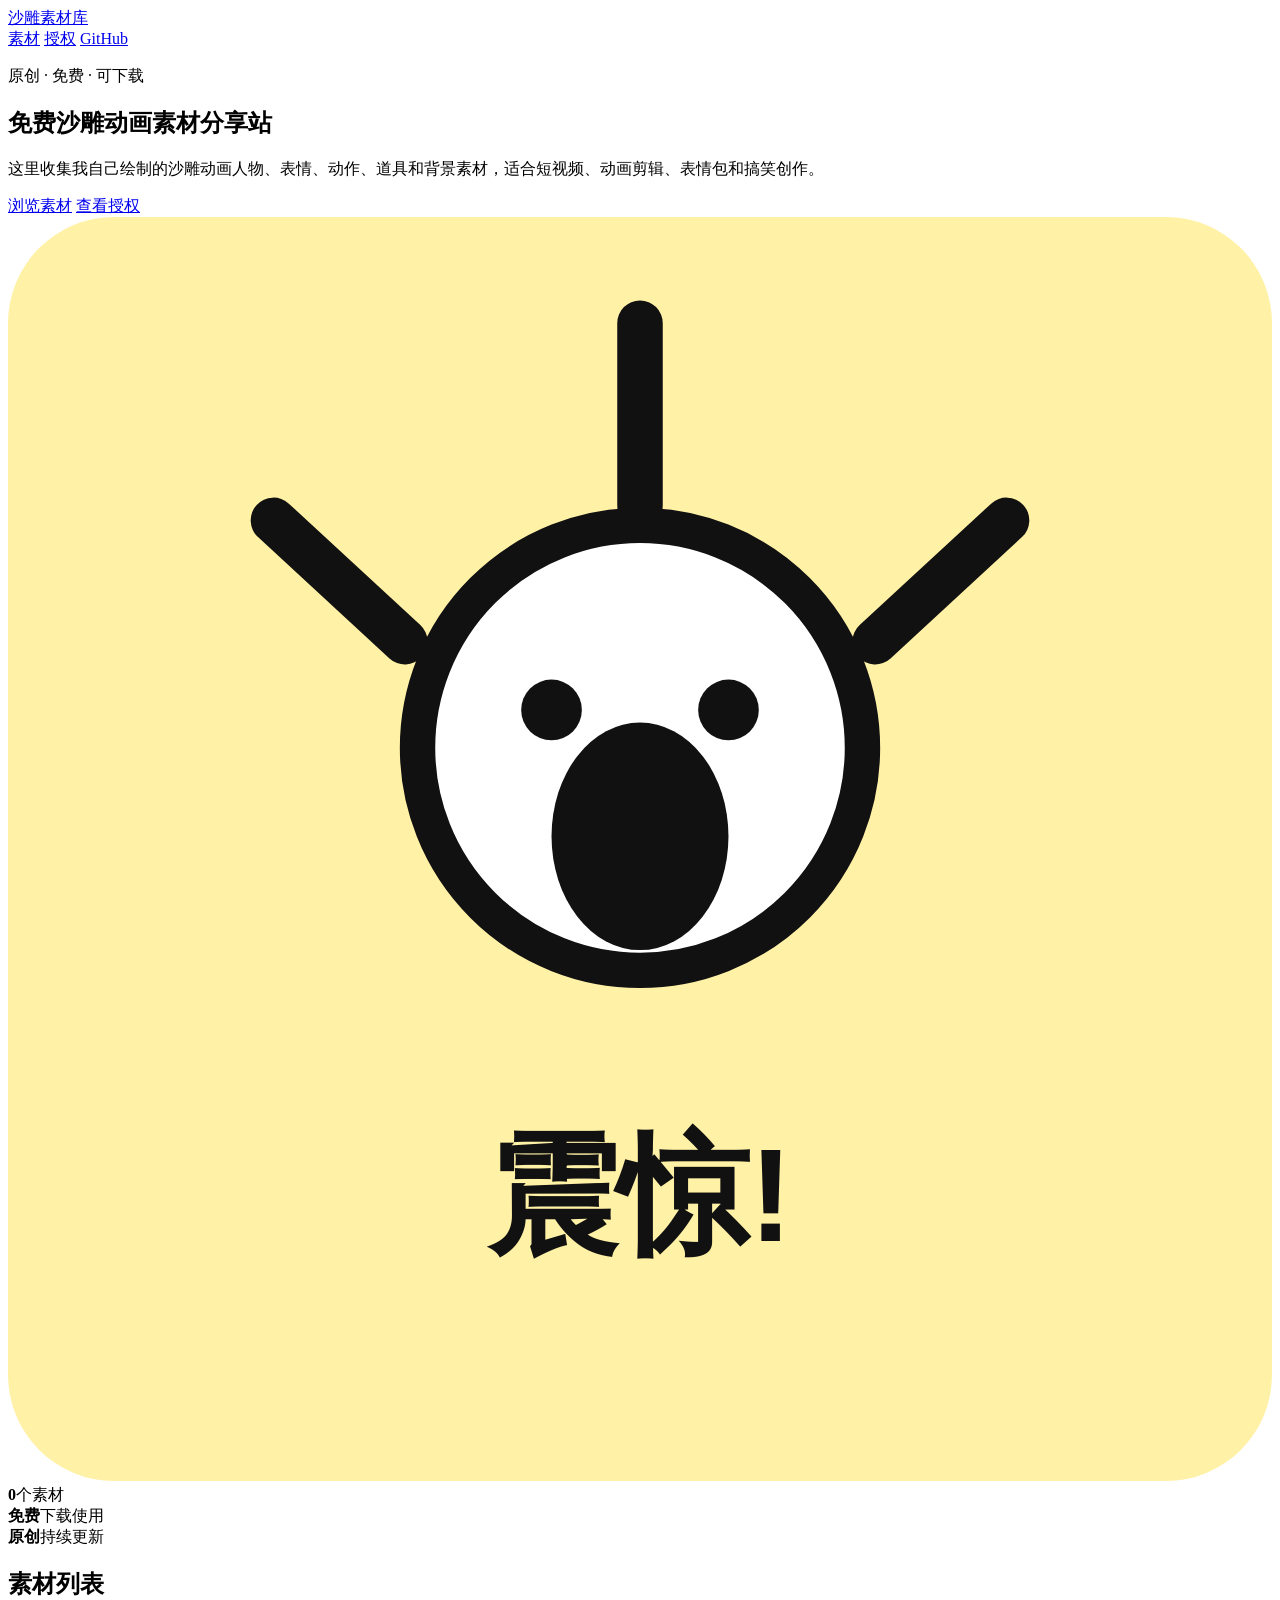
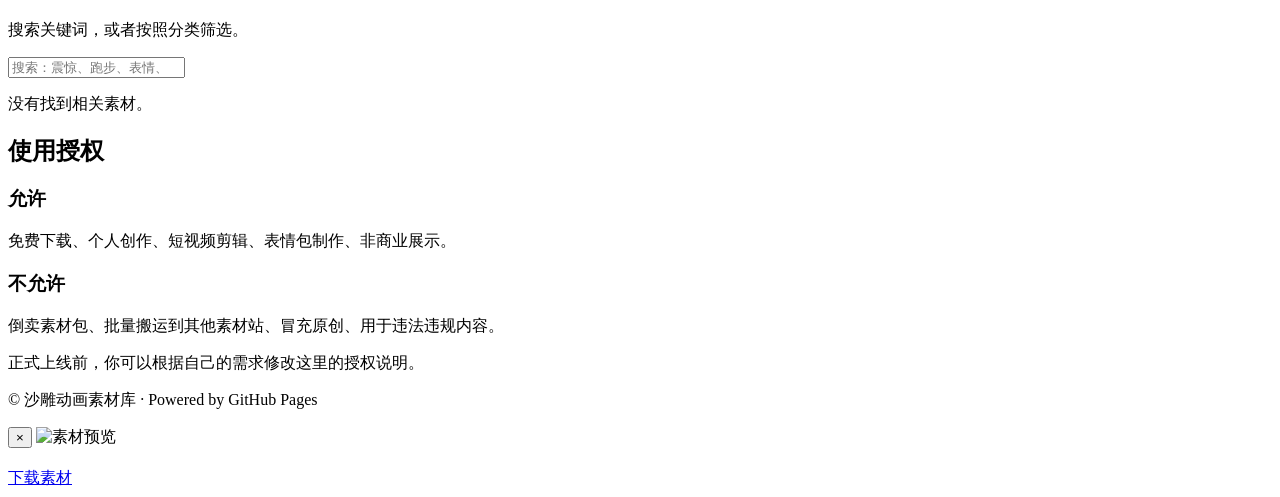
==== index.html @ 45b31173 "1、添加网页模板" ====
<!doctype html>
<html lang="zh-CN">
<head>
  <meta charset="UTF-8" />
  <meta name="viewport" content="width=device-width, initial-scale=1.0" />
  <title>沙雕动画素材库 - 免费原创素材分享</title>
  <meta name="description" content="免费原创沙雕动画素材、表情包、动作素材、道具背景素材下载，适合短视频、动画剪辑和搞笑创作。" />
  <link rel="stylesheet" href="./style.css" />
</head>
<body>
  <header class="site-header">
    <nav class="nav">
      <a class="logo" href="#home">沙雕素材库</a>
      <div class="nav-links">
        <a href="#materials">素材</a>
        <a href="#license">授权</a>
        <a href="https://github.com/" target="_blank" rel="noreferrer">GitHub</a>
      </div>
    </nav>

    <section id="home" class="hero">
      <div class="hero-text">
        <p class="badge">原创 · 免费 · 可下载</p>
        <h1>免费沙雕动画素材分享站</h1>
        <p class="subtitle">这里收集我自己绘制的沙雕动画人物、表情、动作、道具和背景素材，适合短视频、动画剪辑、表情包和搞笑创作。</p>
        <div class="hero-actions">
          <a class="btn primary" href="#materials">浏览素材</a>
          <a class="btn ghost" href="#license">查看授权</a>
        </div>
      </div>
      <div class="hero-card">
        <img src="./assets/images/preview-1.svg" alt="沙雕动画素材预览" />
      </div>
    </section>
  </header>

  <main>
    <section class="stats">
      <div><strong id="totalCount">0</strong><span>个素材</span></div>
      <div><strong>免费</strong><span>下载使用</span></div>
      <div><strong>原创</strong><span>持续更新</span></div>
    </section>

    <section id="materials" class="materials-section">
      <div class="section-title">
        <h2>素材列表</h2>
        <p>搜索关键词，或者按照分类筛选。</p>
      </div>

      <div class="toolbar">
        <input id="searchInput" type="search" placeholder="搜索：震惊、跑步、表情、道具..." />
        <div id="categoryButtons" class="categories"></div>
      </div>

      <div id="materialGrid" class="grid"></div>
      <p id="emptyText" class="empty hidden">没有找到相关素材。</p>
    </section>

    <section id="license" class="license-section">
      <h2>使用授权</h2>
      <div class="license-card">
        <h3>允许</h3>
        <p>免费下载、个人创作、短视频剪辑、表情包制作、非商业展示。</p>
        <h3>不允许</h3>
        <p>倒卖素材包、批量搬运到其他素材站、冒充原创、用于违法违规内容。</p>
        <p class="tip">正式上线前，你可以根据自己的需求修改这里的授权说明。</p>
      </div>
    </section>
  </main>

  <footer class="footer">
    <p>© <span id="year"></span> 沙雕动画素材库 · Powered by GitHub Pages</p>
  </footer>

  <div id="modal" class="modal hidden" aria-hidden="true">
    <div class="modal-backdrop" data-close="true"></div>
    <div class="modal-content">
      <button class="modal-close" data-close="true">×</button>
      <img id="modalImage" src="" alt="素材预览" />
      <div class="modal-info">
        <p id="modalCategory" class="badge"></p>
        <h2 id="modalTitle"></h2>
        <p id="modalDesc"></p>
        <div id="modalTags" class="tag-list"></div>
        <a id="modalDownload" class="btn primary" href="#" download>下载素材</a>
      </div>
    </div>
  </div>

  <script src="./app.js"></script>
</body>
</html>
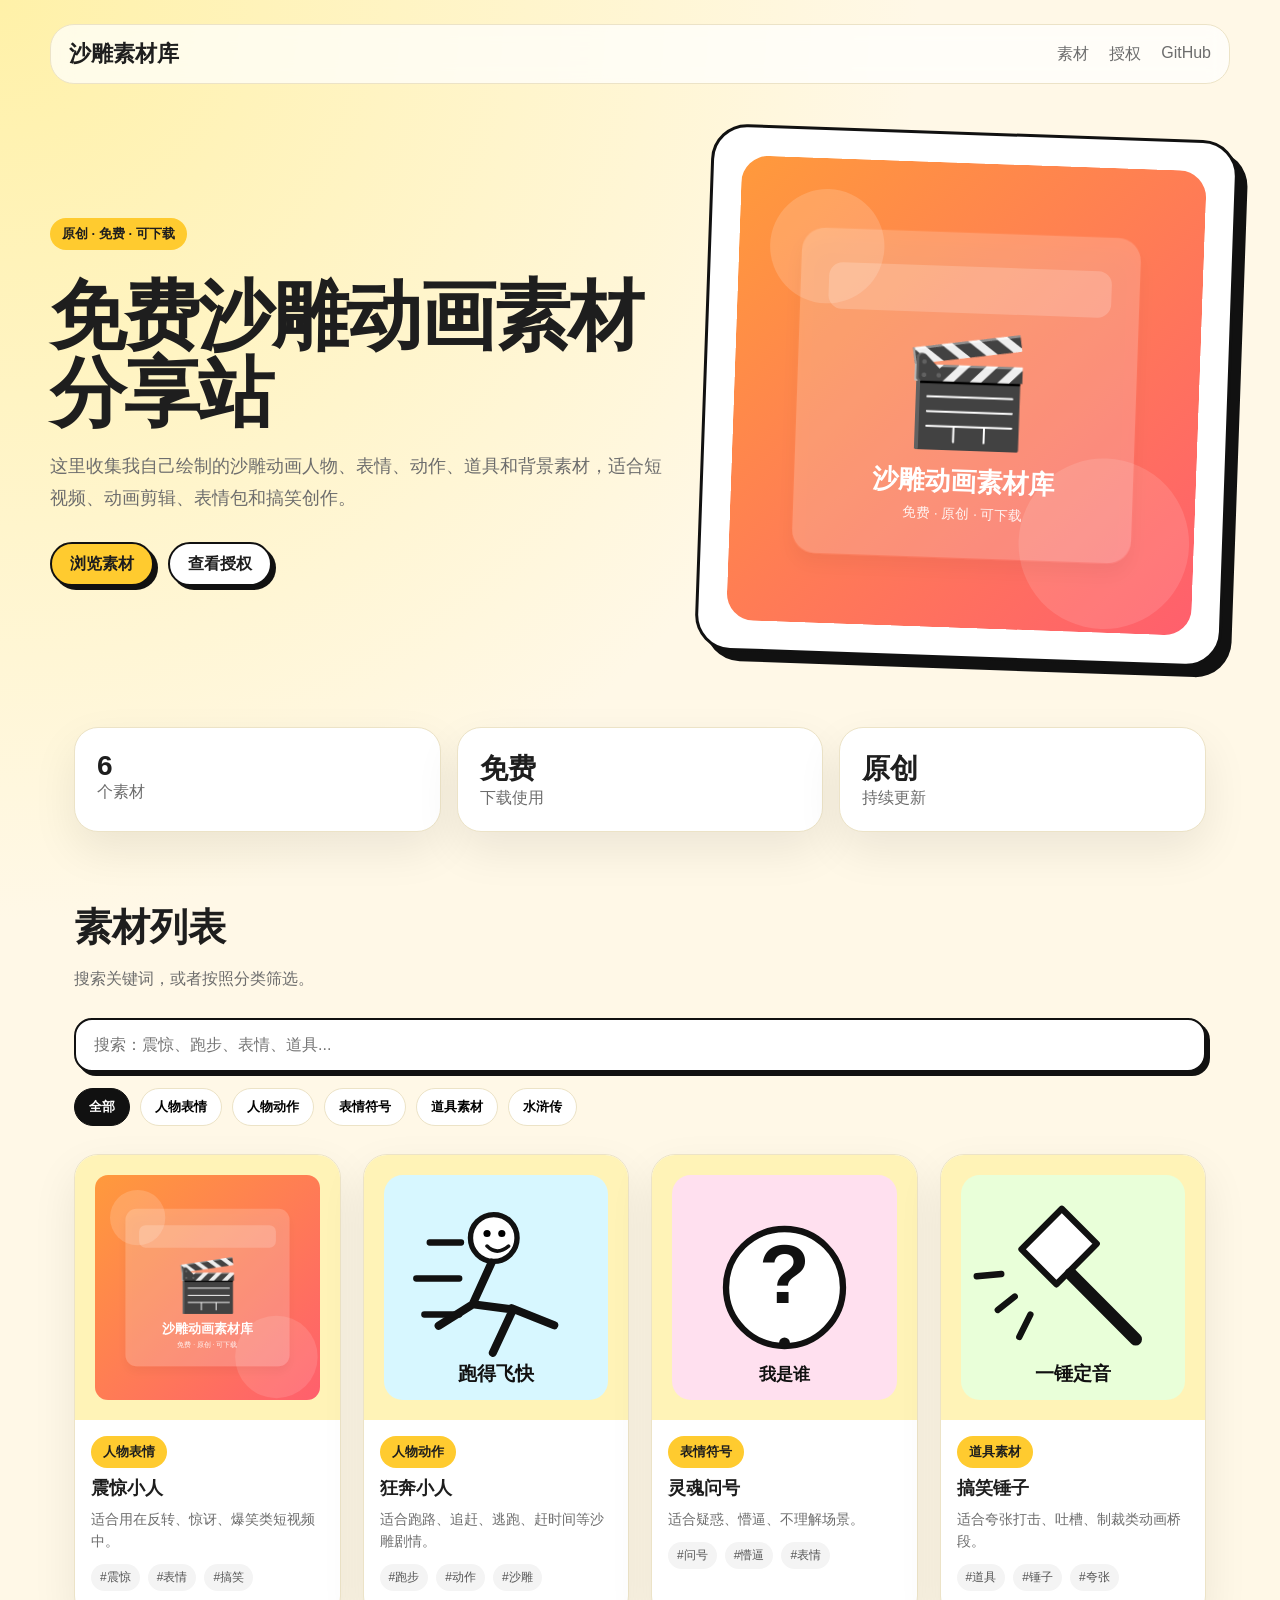
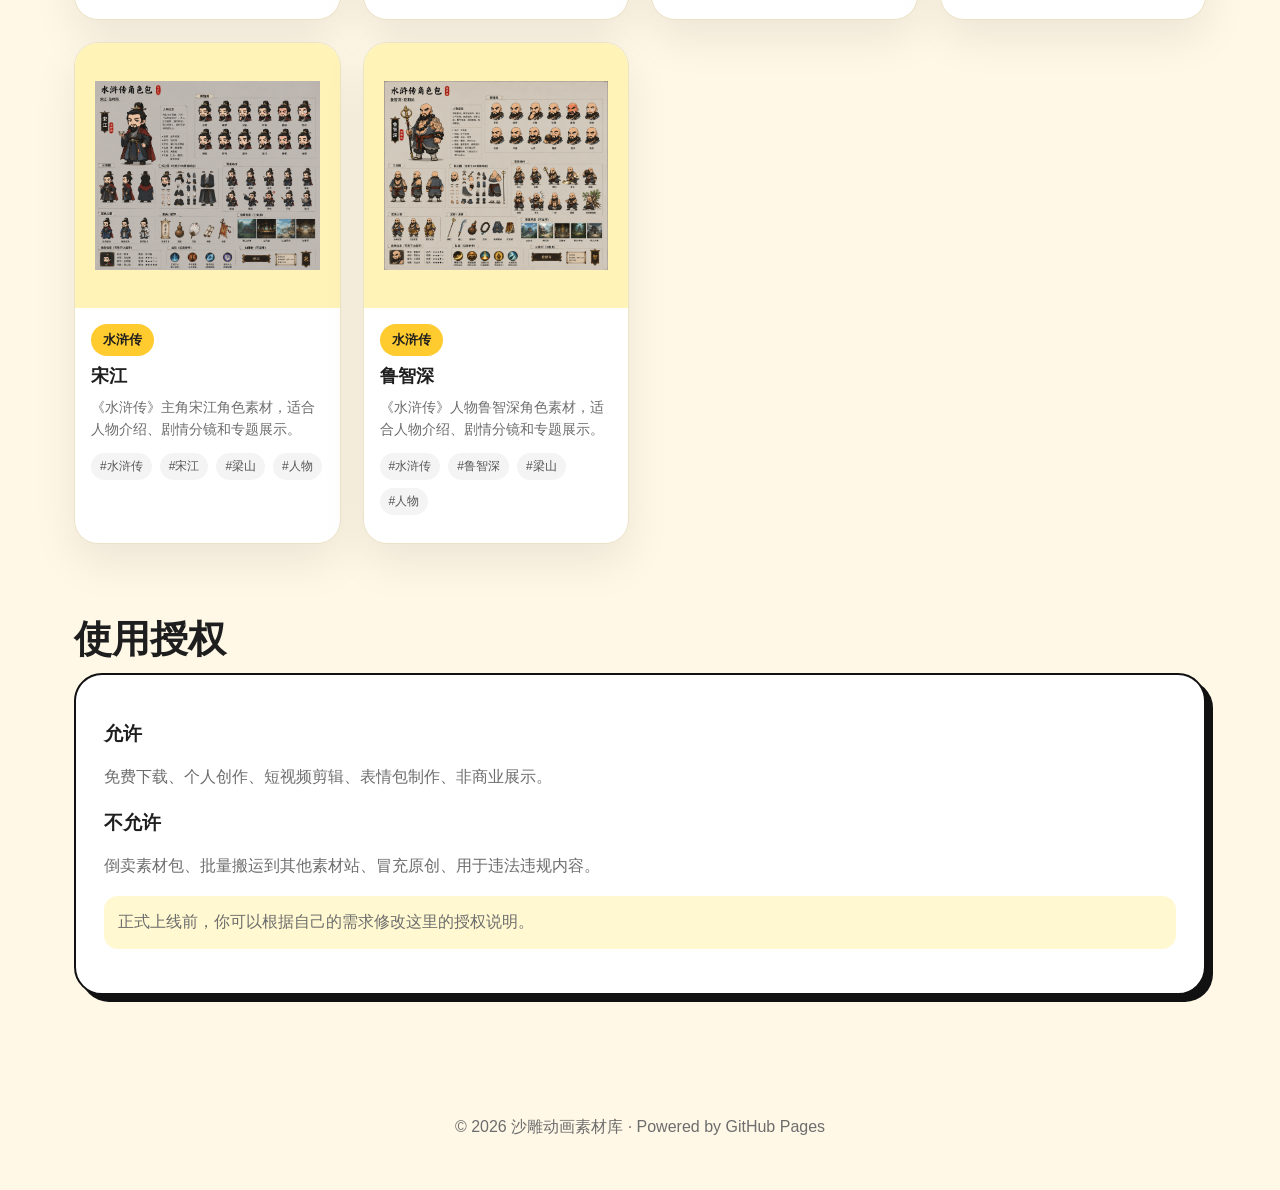
==== commit 25f2746f: "1、更新目录和样式" ====
--- a/index.html
+++ b/index.html
@@ -5,7 +5,7 @@
   <meta name="viewport" content="width=device-width, initial-scale=1.0" />
   <title>沙雕动画素材库 - 免费原创素材分享</title>
   <meta name="description" content="免费原创沙雕动画素材、表情包、动作素材、道具背景素材下载，适合短视频、动画剪辑和搞笑创作。" />
-  <link rel="stylesheet" href="./style.css" />
+  <link rel="stylesheet" href="./css/style.css" />
 </head>
 <body>
   <header class="site-header">
@@ -87,6 +87,6 @@
     </div>
   </div>
 
-  <script src="./app.js"></script>
+  <script src="./js/app.js"></script>
 </body>
 </html>
--- a/css/style.css
+++ b/css/style.css
@@ -0,0 +1,233 @@
+:root {
+  --bg: #fff8e7;
+  --card: #ffffff;
+  --text: #1e1e1e;
+  --muted: #6d6d6d;
+  --brand: #ffcb2f;
+  --brand-dark: #111111;
+  --line: #ece3c7;
+  --shadow: 0 18px 45px rgba(0, 0, 0, 0.08);
+}
+
+* { box-sizing: border-box; }
+html { scroll-behavior: smooth; }
+body {
+  margin: 0;
+  font-family: -apple-system, BlinkMacSystemFont, "Segoe UI", "Microsoft YaHei", sans-serif;
+  color: var(--text);
+  background: radial-gradient(circle at top left, #fff1a8 0, transparent 30%), var(--bg);
+}
+
+a { color: inherit; text-decoration: none; }
+img { max-width: 100%; display: block; }
+
+.site-header { padding: 24px; }
+.nav {
+  max-width: 1180px;
+  margin: 0 auto;
+  padding: 14px 18px;
+  display: flex;
+  flex-wrap: wrap;
+  justify-content: space-between;
+  align-items: center;
+  gap: 12px;
+  background: rgba(255, 255, 255, 0.72);
+  border: 1px solid var(--line);
+  border-radius: 24px;
+  backdrop-filter: blur(10px);
+}
+.logo { font-size: 22px; font-weight: 900; }
+.nav-links { display: flex; gap: 20px; color: var(--muted); }
+.nav-links a:hover { color: var(--text); }
+
+.hero {
+  max-width: 1180px;
+  margin: 48px auto 20px;
+  display: grid;
+  grid-template-columns: 1.08fr 0.92fr;
+  gap: 34px;
+  align-items: center;
+}
+.hero-text h1 {
+  margin: 14px 0;
+  font-size: clamp(40px, 7vw, 76px);
+  line-height: 1.02;
+  letter-spacing: -2px;
+}
+.subtitle { max-width: 660px; color: var(--muted); font-size: 18px; line-height: 1.8; }
+.badge {
+  display: inline-flex;
+  align-items: center;
+  width: fit-content;
+  padding: 7px 12px;
+  border-radius: 999px;
+  background: var(--brand);
+  font-size: 13px;
+  font-weight: 800;
+}
+.hero-actions { display: flex; gap: 14px; margin-top: 28px; flex-wrap: wrap; }
+.btn {
+  display: inline-flex;
+  align-items: center;
+  justify-content: center;
+  min-height: 44px;
+  padding: 0 18px;
+  border-radius: 999px;
+  border: 2px solid var(--brand-dark);
+  font-weight: 800;
+  box-shadow: 4px 4px 0 var(--brand-dark);
+  transition: transform .15s ease, box-shadow .15s ease;
+}
+.btn:hover { transform: translate(2px, 2px); box-shadow: 2px 2px 0 var(--brand-dark); }
+.primary { background: var(--brand); }
+.ghost { background: #fff; }
+.hero-card {
+  background: #fff;
+  border: 3px solid #111;
+  border-radius: 36px;
+  padding: 28px;
+  box-shadow: 10px 10px 0 #111;
+  transform: rotate(2deg);
+}
+
+.stats {
+  max-width: 1180px;
+  margin: 24px auto;
+  padding: 0 24px;
+  display: grid;
+  grid-template-columns: repeat(3, 1fr);
+  gap: 16px;
+}
+.stats div {
+  background: var(--card);
+  border: 1px solid var(--line);
+  border-radius: 24px;
+  padding: 22px;
+  box-shadow: var(--shadow);
+}
+.stats strong { display: block; font-size: 28px; }
+.stats span { color: var(--muted); }
+
+.materials-section, .license-section {
+  max-width: 1180px;
+  margin: 70px auto;
+  padding: 0 24px;
+}
+.section-title h2, .license-section h2 { font-size: 38px; margin-bottom: 8px; }
+.section-title p { color: var(--muted); }
+.toolbar { margin: 28px 0; display: grid; gap: 16px; }
+#searchInput {
+  width: 100%;
+  padding: 16px 18px;
+  border-radius: 18px;
+  border: 2px solid #111;
+  font-size: 16px;
+  outline: none;
+  box-shadow: 4px 4px 0 #111;
+}
+.categories { display: flex; gap: 10px; flex-wrap: wrap; }
+.category-btn {
+  border: 1px solid var(--line);
+  background: #fff;
+  border-radius: 999px;
+  padding: 9px 14px;
+  cursor: pointer;
+  font-weight: 700;
+}
+.category-btn.active { background: #111; color: #fff; border-color: #111; }
+.grid {
+  display: grid;
+  grid-template-columns: repeat(4, 1fr);
+  gap: 22px;
+}
+.card {
+  background: #fff;
+  border: 1px solid var(--line);
+  border-radius: 24px;
+  overflow: hidden;
+  box-shadow: var(--shadow);
+  cursor: pointer;
+  transition: transform .15s ease;
+}
+.card:hover { transform: translateY(-4px); }
+.thumb { aspect-ratio: 1 / 1; background: #fff3b7; display: grid; place-items: center; padding: 20px; }
+.card-body { padding: 16px; }
+.card h3 { margin: 8px 0 8px; font-size: 18px; }
+.card p { margin: 0; color: var(--muted); line-height: 1.6; font-size: 14px; }
+.tag-list { display: flex; gap: 8px; flex-wrap: wrap; margin: 12px 0; }
+.tag { font-size: 12px; color: #555; background: #f4f4f4; padding: 5px 9px; border-radius: 999px; }
+.empty { text-align: center; color: var(--muted); padding: 40px; }
+.hidden { display: none !important; }
+
+.license-card {
+  background: #fff;
+  border: 2px solid #111;
+  border-radius: 28px;
+  padding: 28px;
+  box-shadow: 7px 7px 0 #111;
+}
+.license-card h3 { margin: 18px 0 8px; }
+.license-card p { color: var(--muted); line-height: 1.8; }
+.tip { background: #fff8d0; padding: 12px 14px; border-radius: 14px; }
+.footer { text-align: center; color: var(--muted); padding: 36px 20px; }
+
+.modal {
+  position: fixed;
+  inset: 0;
+  display: grid;
+  place-items: center;
+  z-index: 100;
+}
+.modal-backdrop { position: absolute; inset: 0; background: rgba(0,0,0,.45); }
+.modal-content {
+  position: relative;
+  width: min(920px, calc(100% - 32px));
+  max-height: 90vh;
+  overflow: auto;
+  display: grid;
+  grid-template-columns: 1fr 1fr;
+  gap: 24px;
+  padding: 24px;
+  background: #fff;
+  border: 3px solid #111;
+  border-radius: 28px;
+  box-shadow: 10px 10px 0 #111;
+}
+.modal-content img { background: #fff3b7; border-radius: 20px; padding: 20px; }
+.modal-close {
+  position: absolute;
+  right: 14px;
+  top: 10px;
+  width: 36px;
+  height: 36px;
+  border: 0;
+  border-radius: 50%;
+  background: #111;
+  color: #fff;
+  font-size: 24px;
+  cursor: pointer;
+}
+.modal-info { padding-top: 26px; }
+.modal-info p { color: var(--muted); line-height: 1.8; }
+
+@media (max-width: 900px) {
+  .hero, .modal-content { grid-template-columns: 1fr; }
+  .grid { grid-template-columns: repeat(2, 1fr); }
+  .stats { grid-template-columns: 1fr; }
+}
+@media (max-width: 560px) {
+  .site-header { padding: 12px; }
+  .nav { border-radius: 18px; }
+  .nav-links { gap: 12px; font-size: 14px; flex-wrap: wrap; }
+  .hero { margin-top: 28px; gap: 20px; }
+  .subtitle { font-size: 16px; }
+  .stats { gap: 12px; }
+  .materials-section, .license-section { margin: 56px auto; }
+  .section-title h2, .license-section h2 { font-size: 30px; }
+  .section-title { margin-bottom: 8px; }
+  .toolbar { margin: 20px 0; }
+  #searchInput { padding: 14px 16px; }
+  .card h3 { font-size: 17px; }
+  .grid { grid-template-columns: 1fr; }
+  .hero-card { box-shadow: 6px 6px 0 #111; }
+}
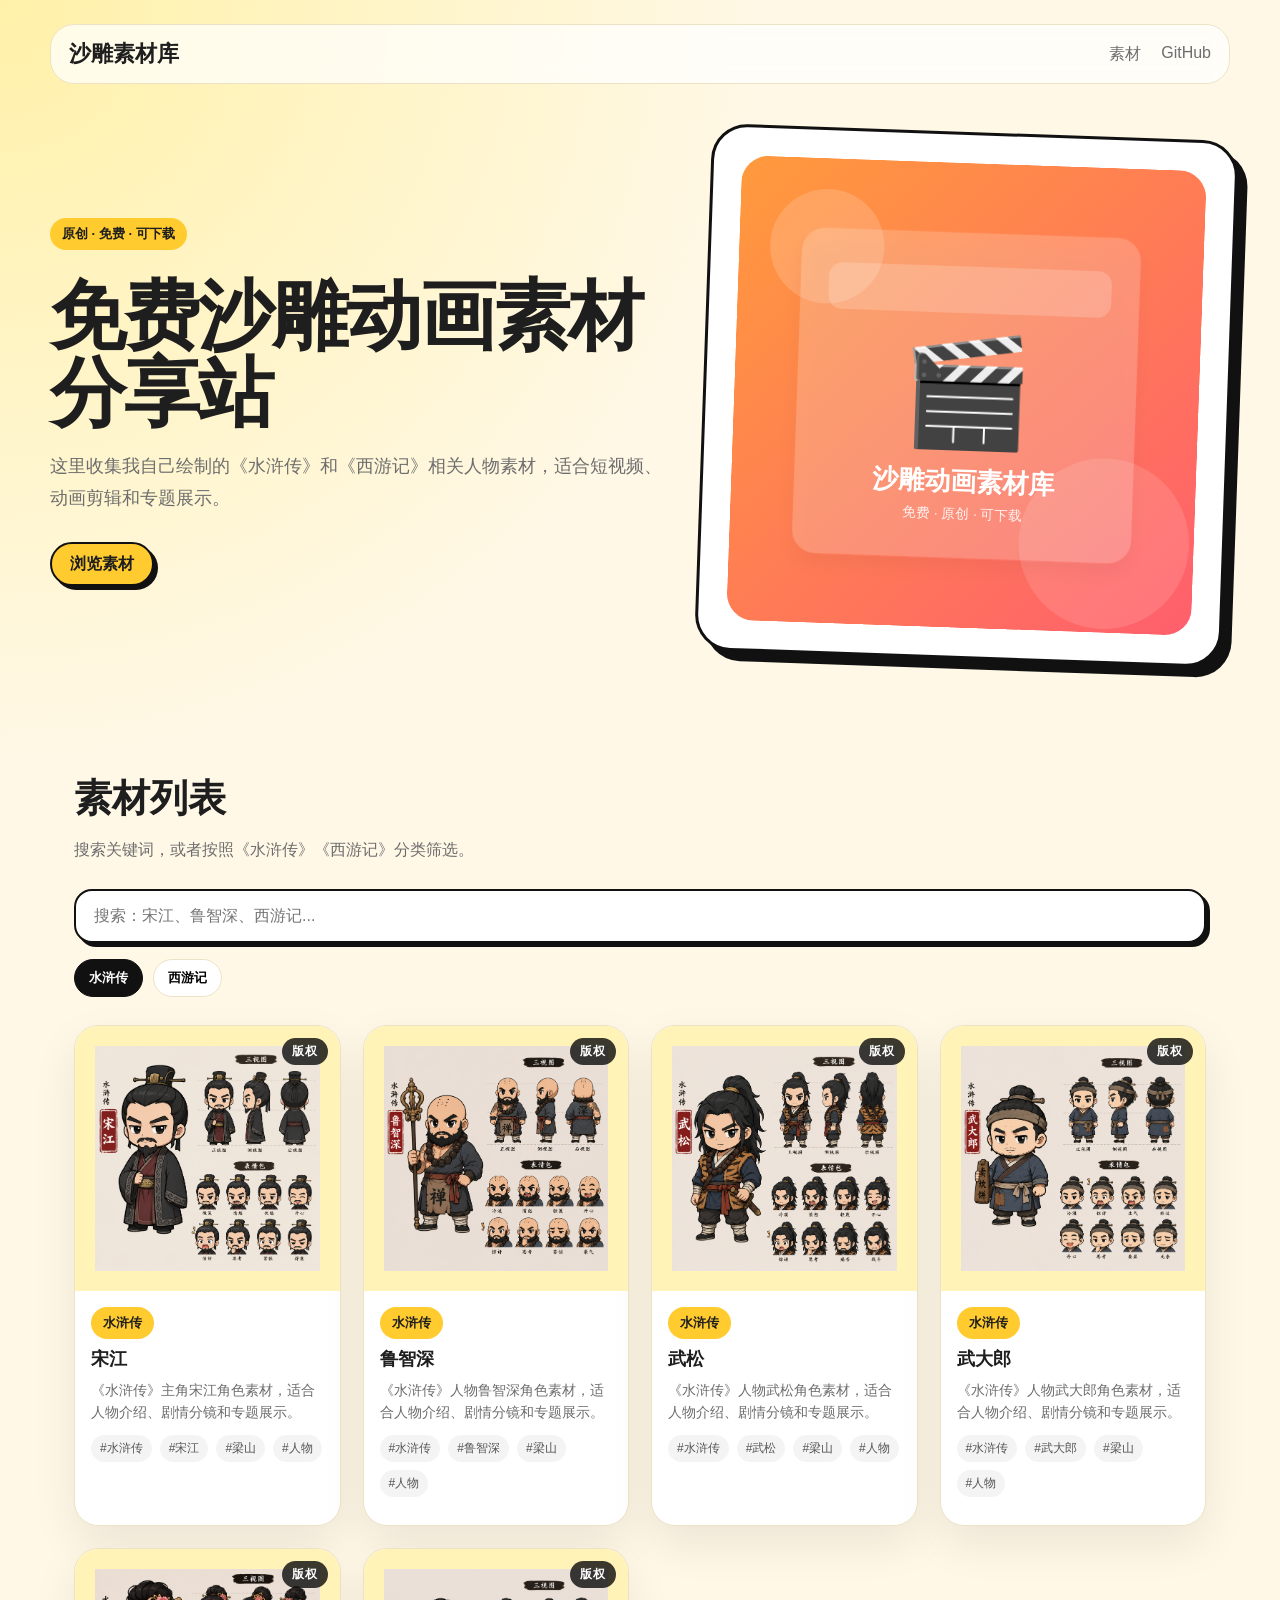
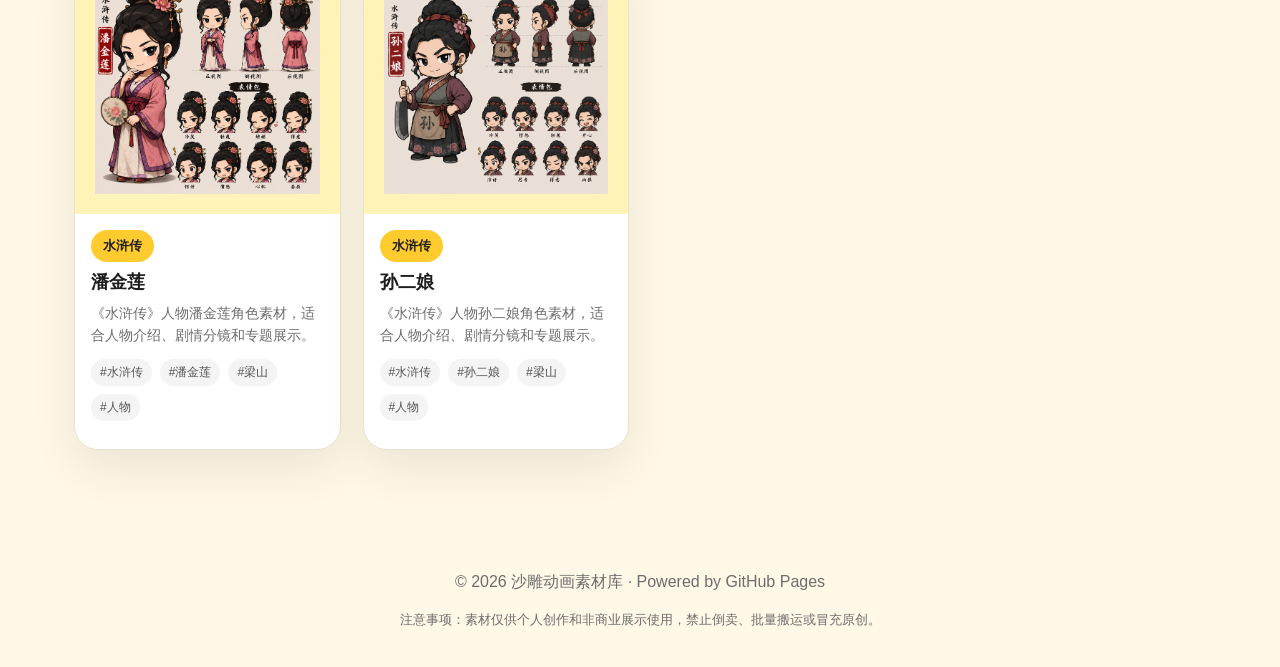
==== commit e8325273: "- 主页导航和分类已经收窄，只保留了 水浒传、西游记   - 素材卡片点击后不再开新窗口，改为站内详情页跳转   - 顶部的素材统计区已删除   - “使用授权”大区块已移到页脚，改成一行注意事项  " ====
--- a/index.html
+++ b/index.html
@@ -13,7 +13,6 @@
       <a class="logo" href="#home">沙雕素材库</a>
       <div class="nav-links">
         <a href="#materials">素材</a>
-        <a href="#license">授权</a>
         <a href="https://github.com/" target="_blank" rel="noreferrer">GitHub</a>
       </div>
     </nav>
@@ -22,10 +21,9 @@
       <div class="hero-text">
         <p class="badge">原创 · 免费 · 可下载</p>
         <h1>免费沙雕动画素材分享站</h1>
-        <p class="subtitle">这里收集我自己绘制的沙雕动画人物、表情、动作、道具和背景素材，适合短视频、动画剪辑、表情包和搞笑创作。</p>
+        <p class="subtitle">这里收集我自己绘制的《水浒传》和《西游记》相关人物素材，适合短视频、动画剪辑和专题展示。</p>
         <div class="hero-actions">
           <a class="btn primary" href="#materials">浏览素材</a>
-          <a class="btn ghost" href="#license">查看授权</a>
         </div>
       </div>
       <div class="hero-card">
@@ -35,58 +33,29 @@
   </header>
 
   <main>
-    <section class="stats">
-      <div><strong id="totalCount">0</strong><span>个素材</span></div>
-      <div><strong>免费</strong><span>下载使用</span></div>
-      <div><strong>原创</strong><span>持续更新</span></div>
-    </section>
-
     <section id="materials" class="materials-section">
       <div class="section-title">
         <h2>素材列表</h2>
-        <p>搜索关键词，或者按照分类筛选。</p>
+        <p>搜索关键词，或者按照《水浒传》《西游记》分类筛选。</p>
       </div>
 
       <div class="toolbar">
-        <input id="searchInput" type="search" placeholder="搜索：震惊、跑步、表情、道具..." />
+        <input id="searchInput" type="search" placeholder="搜索：宋江、鲁智深、西游记..." />
         <div id="categoryButtons" class="categories"></div>
       </div>
 
       <div id="materialGrid" class="grid"></div>
-      <p id="emptyText" class="empty hidden">没有找到相关素材。</p>
+      <div id="emptyText" class="empty hidden"></div>
     </section>
 
-    <section id="license" class="license-section">
-      <h2>使用授权</h2>
-      <div class="license-card">
-        <h3>允许</h3>
-        <p>免费下载、个人创作、短视频剪辑、表情包制作、非商业展示。</p>
-        <h3>不允许</h3>
-        <p>倒卖素材包、批量搬运到其他素材站、冒充原创、用于违法违规内容。</p>
-        <p class="tip">正式上线前，你可以根据自己的需求修改这里的授权说明。</p>
-      </div>
-    </section>
   </main>
 
   <footer class="footer">
     <p>© <span id="year"></span> 沙雕动画素材库 · Powered by GitHub Pages</p>
+    <p class="footer-note">注意事项：素材仅供个人创作和非商业展示使用，禁止倒卖、批量搬运或冒充原创。</p>
   </footer>
 
-  <div id="modal" class="modal hidden" aria-hidden="true">
-    <div class="modal-backdrop" data-close="true"></div>
-    <div class="modal-content">
-      <button class="modal-close" data-close="true">×</button>
-      <img id="modalImage" src="" alt="素材预览" />
-      <div class="modal-info">
-        <p id="modalCategory" class="badge"></p>
-        <h2 id="modalTitle"></h2>
-        <p id="modalDesc"></p>
-        <div id="modalTags" class="tag-list"></div>
-        <a id="modalDownload" class="btn primary" href="#" download>下载素材</a>
-      </div>
-    </div>
-  </div>
-
+  <script src="./js/materials-data.js"></script>
   <script src="./js/app.js"></script>
 </body>
 </html>
--- a/css/style.css
+++ b/css/style.css
@@ -90,30 +90,12 @@
   transform: rotate(2deg);
 }
 
-.stats {
-  max-width: 1180px;
-  margin: 24px auto;
-  padding: 0 24px;
-  display: grid;
-  grid-template-columns: repeat(3, 1fr);
-  gap: 16px;
-}
-.stats div {
-  background: var(--card);
-  border: 1px solid var(--line);
-  border-radius: 24px;
-  padding: 22px;
-  box-shadow: var(--shadow);
-}
-.stats strong { display: block; font-size: 28px; }
-.stats span { color: var(--muted); }
-
-.materials-section, .license-section {
+.materials-section {
   max-width: 1180px;
   margin: 70px auto;
   padding: 0 24px;
 }
-.section-title h2, .license-section h2 { font-size: 38px; margin-bottom: 8px; }
+.section-title h2 { font-size: 38px; margin-bottom: 8px; }
 .section-title p { color: var(--muted); }
 .toolbar { margin: 28px 0; display: grid; gap: 16px; }
 #searchInput {
@@ -150,70 +132,68 @@
   transition: transform .15s ease;
 }
 .card:hover { transform: translateY(-4px); }
-.thumb { aspect-ratio: 1 / 1; background: #fff3b7; display: grid; place-items: center; padding: 20px; }
+.thumb {
+  position: relative;
+  aspect-ratio: 1 / 1;
+  background: #fff3b7;
+  display: grid;
+  place-items: center;
+  padding: 20px;
+  overflow: hidden;
+}
+.thumb img { position: relative; z-index: 1; }
+.thumb-watermark {
+  position: absolute;
+  top: 12px;
+  right: 12px;
+  z-index: 2;
+  padding: 5px 10px;
+  border-radius: 999px;
+  background: rgba(17, 17, 17, 0.82);
+  color: #fff;
+  font-size: 12px;
+  font-weight: 800;
+  letter-spacing: 0.08em;
+}
 .card-body { padding: 16px; }
 .card h3 { margin: 8px 0 8px; font-size: 18px; }
 .card p { margin: 0; color: var(--muted); line-height: 1.6; font-size: 14px; }
 .tag-list { display: flex; gap: 8px; flex-wrap: wrap; margin: 12px 0; }
 .tag { font-size: 12px; color: #555; background: #f4f4f4; padding: 5px 9px; border-radius: 999px; }
 .empty { text-align: center; color: var(--muted); padding: 40px; }
+.empty-state {
+  max-width: 760px;
+  margin: 0 auto;
+  text-align: center;
+  color: var(--muted);
+  background: #fff;
+  border: 2px solid var(--line);
+  border-radius: 24px;
+  padding: 32px 24px;
+  box-shadow: var(--shadow);
+}
+.empty-state h1 {
+  margin: 0 0 8px;
+  color: var(--text);
+}
+.empty-state p {
+  margin: 0 0 18px;
+  line-height: 1.8;
+}
 .hidden { display: none !important; }
 
-.license-card {
-  background: #fff;
-  border: 2px solid #111;
-  border-radius: 28px;
-  padding: 28px;
-  box-shadow: 7px 7px 0 #111;
-}
-.license-card h3 { margin: 18px 0 8px; }
-.license-card p { color: var(--muted); line-height: 1.8; }
-.tip { background: #fff8d0; padding: 12px 14px; border-radius: 14px; }
 .footer { text-align: center; color: var(--muted); padding: 36px 20px; }
-
-.modal {
-  position: fixed;
-  inset: 0;
-  display: grid;
-  place-items: center;
-  z-index: 100;
-}
-.modal-backdrop { position: absolute; inset: 0; background: rgba(0,0,0,.45); }
-.modal-content {
-  position: relative;
-  width: min(920px, calc(100% - 32px));
-  max-height: 90vh;
-  overflow: auto;
-  display: grid;
-  grid-template-columns: 1fr 1fr;
-  gap: 24px;
-  padding: 24px;
-  background: #fff;
-  border: 3px solid #111;
-  border-radius: 28px;
-  box-shadow: 10px 10px 0 #111;
-}
-.modal-content img { background: #fff3b7; border-radius: 20px; padding: 20px; }
-.modal-close {
-  position: absolute;
-  right: 14px;
-  top: 10px;
-  width: 36px;
-  height: 36px;
-  border: 0;
-  border-radius: 50%;
-  background: #111;
-  color: #fff;
-  font-size: 24px;
-  cursor: pointer;
-}
-.modal-info { padding-top: 26px; }
-.modal-info p { color: var(--muted); line-height: 1.8; }
+.footer-note {
+  max-width: 1180px;
+  margin: 10px auto 0;
+  font-size: 13px;
+  line-height: 1.7;
+  color: var(--muted);
+}
 
 @media (max-width: 900px) {
-  .hero, .modal-content { grid-template-columns: 1fr; }
+  .hero { grid-template-columns: 1fr; }
   .grid { grid-template-columns: repeat(2, 1fr); }
-  .stats { grid-template-columns: 1fr; }
 }
 @media (max-width: 560px) {
   .site-header { padding: 12px; }
@@ -221,9 +201,8 @@
   .nav-links { gap: 12px; font-size: 14px; flex-wrap: wrap; }
   .hero { margin-top: 28px; gap: 20px; }
   .subtitle { font-size: 16px; }
-  .stats { gap: 12px; }
-  .materials-section, .license-section { margin: 56px auto; }
-  .section-title h2, .license-section h2 { font-size: 30px; }
+  .materials-section { margin: 56px auto; }
+  .section-title h2 { font-size: 30px; }
   .section-title { margin-bottom: 8px; }
   .toolbar { margin: 20px 0; }
   #searchInput { padding: 14px 16px; }
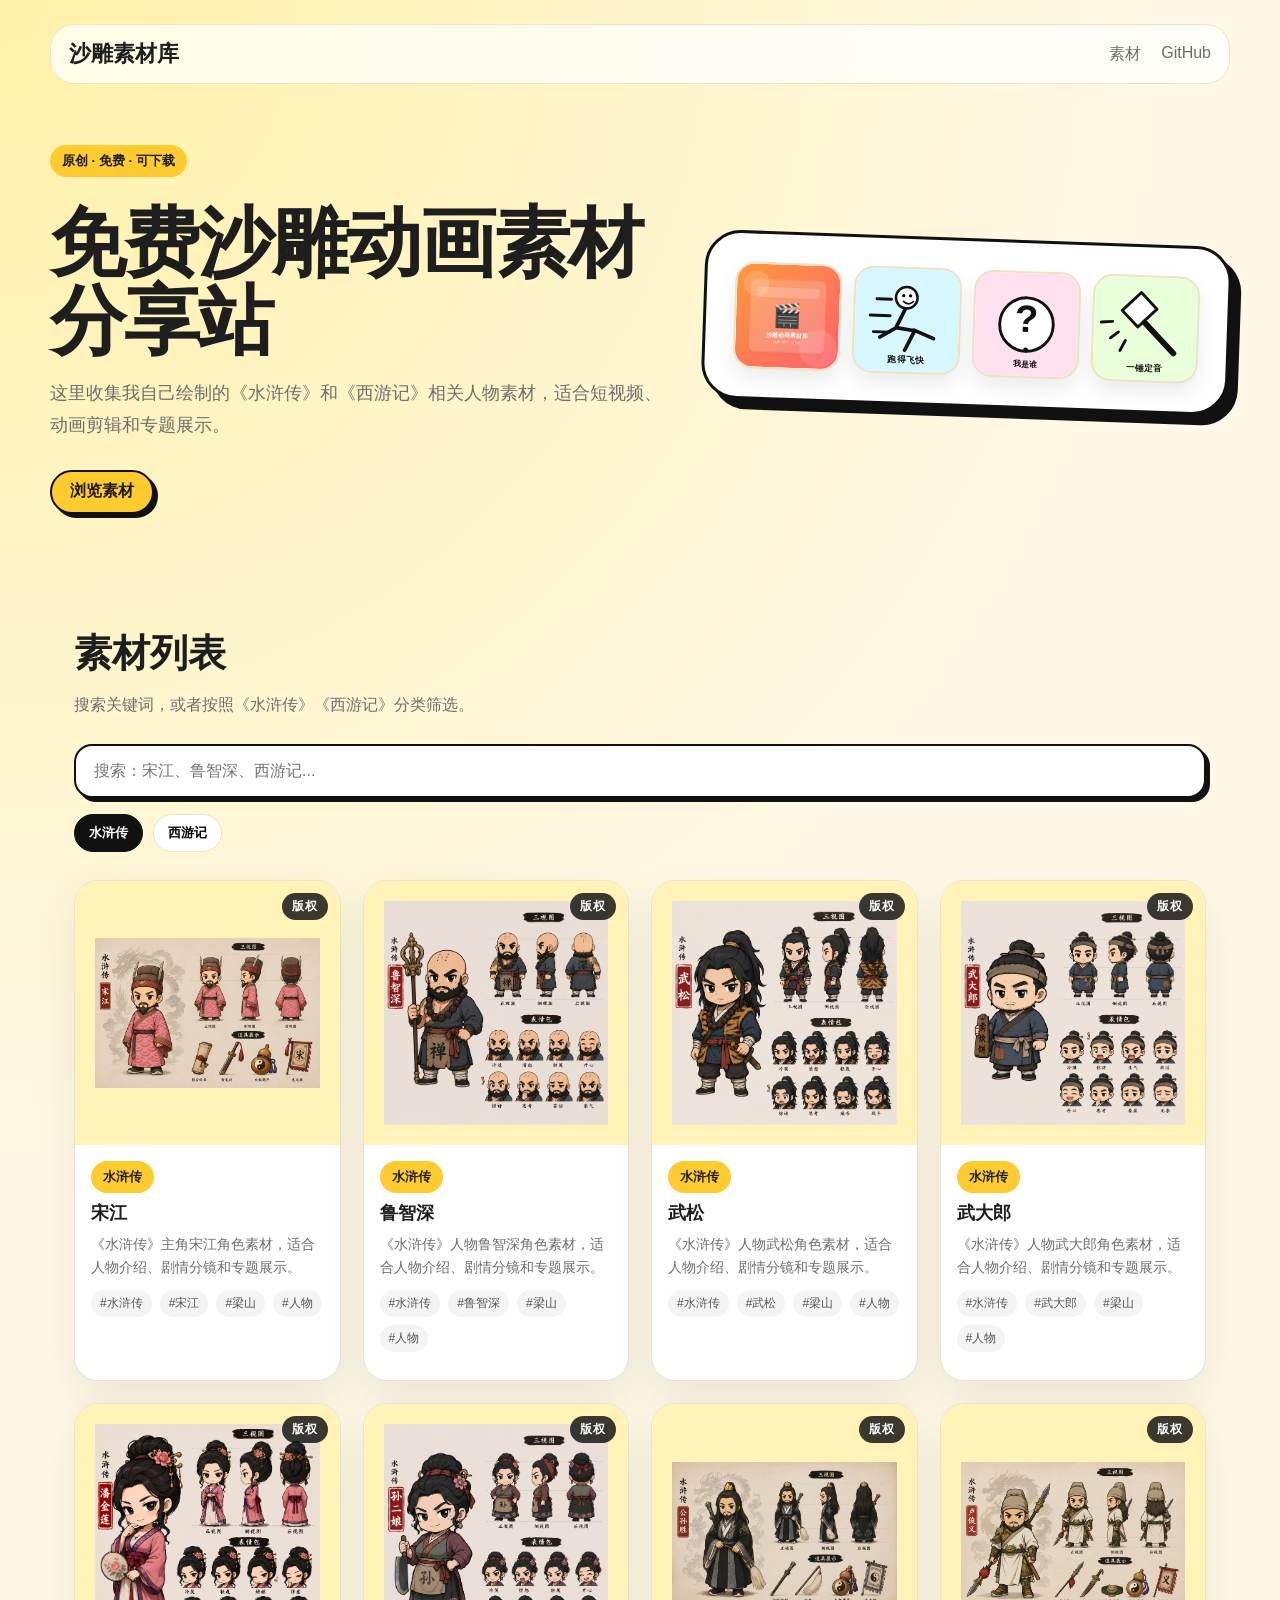
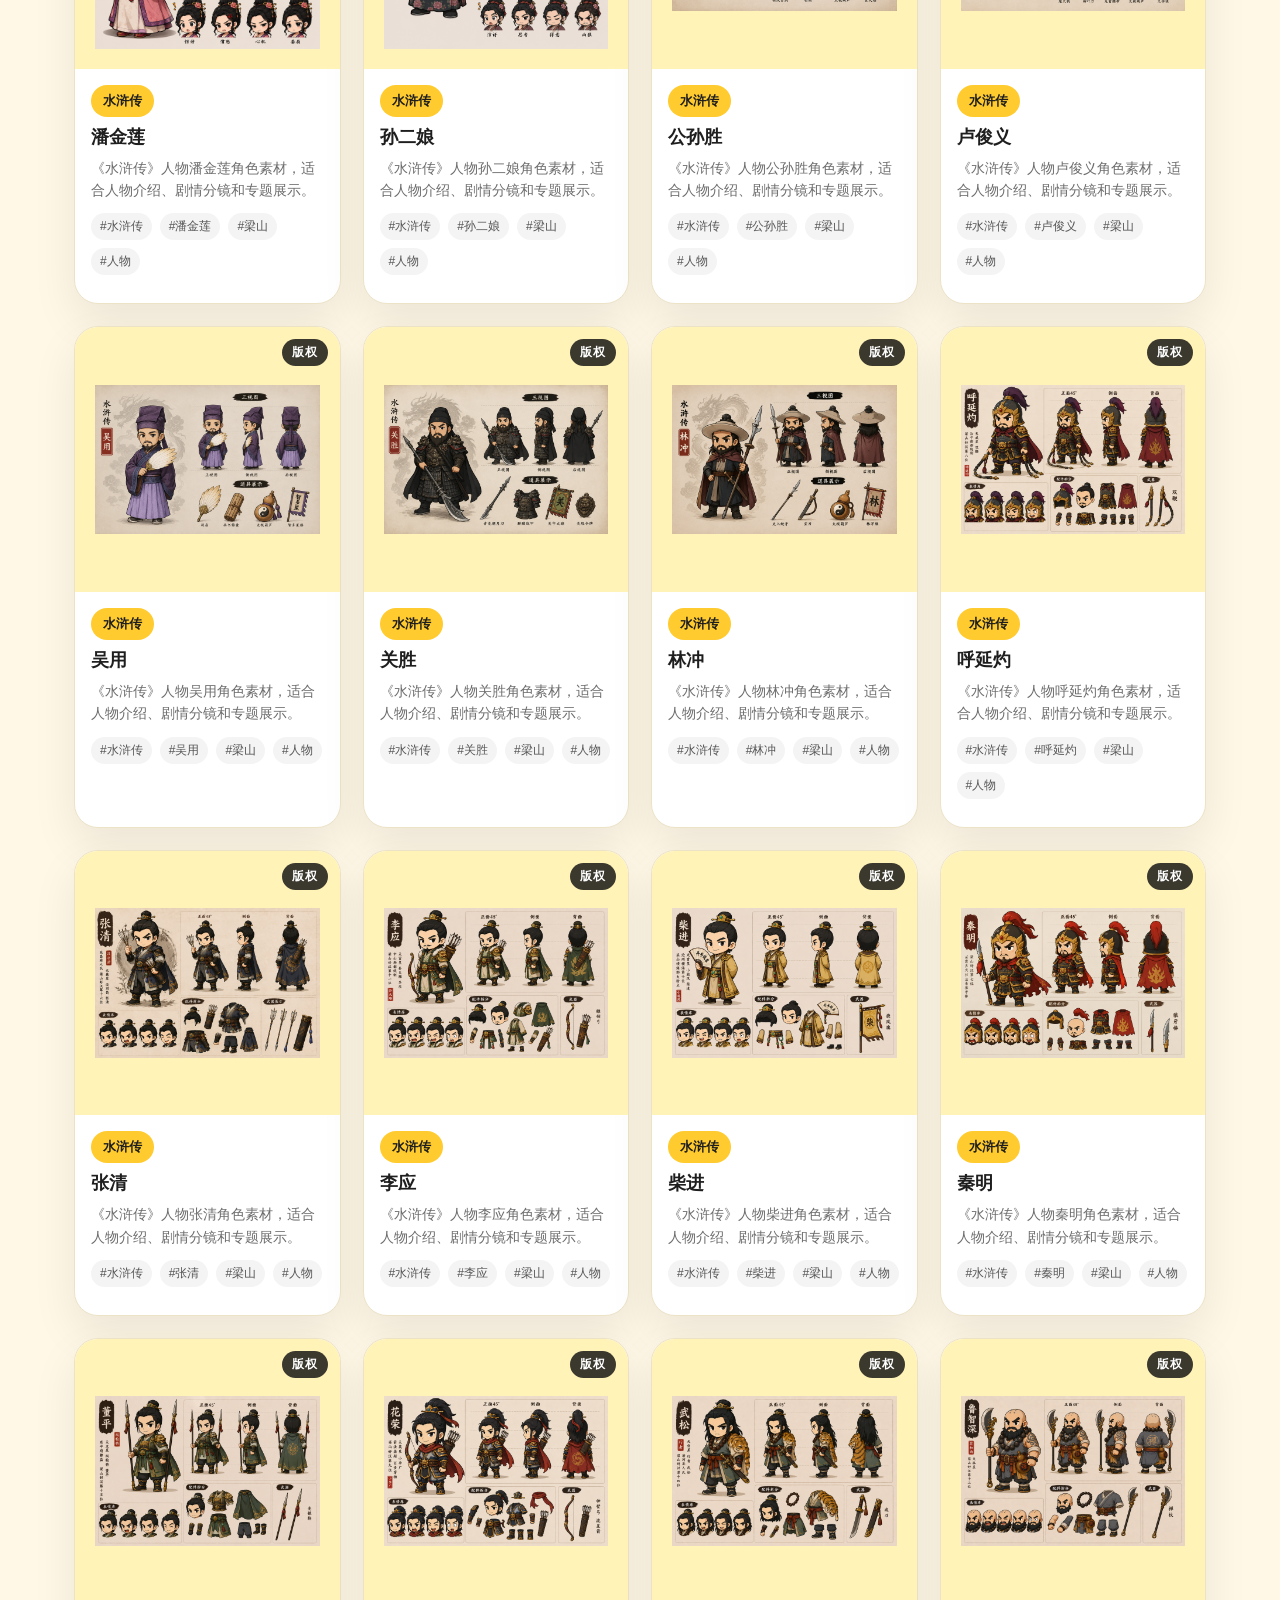
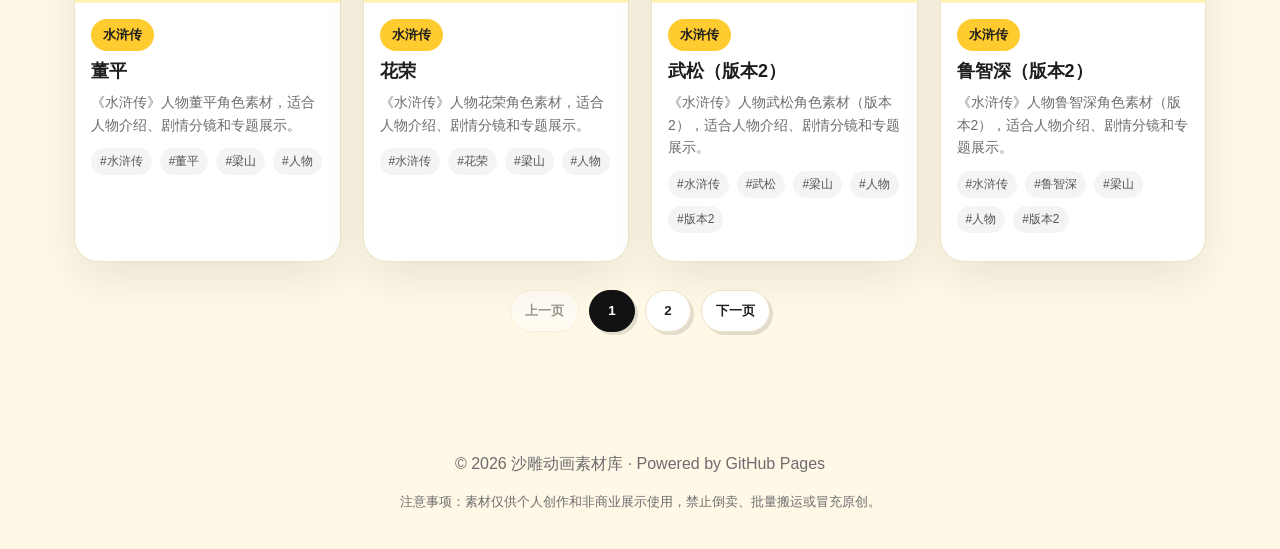
==== commit a2967225: "1、增加分页展示" ====
--- a/index.html
+++ b/index.html
@@ -27,7 +27,12 @@
         </div>
       </div>
       <div class="hero-card">
-        <img src="./assets/images/preview-1.svg" alt="沙雕动画素材预览" />
+        <div class="preview-strip" aria-label="沙雕动画素材预览">
+          <img src="./assets/images/preview-1.svg" alt="沙雕动画素材预览 1" />
+          <img src="./assets/images/preview-2.svg" alt="沙雕动画素材预览 2" />
+          <img src="./assets/images/preview-3.svg" alt="沙雕动画素材预览 3" />
+          <img src="./assets/images/preview-4.svg" alt="沙雕动画素材预览 4" />
+        </div>
       </div>
     </section>
   </header>
@@ -45,6 +50,7 @@
       </div>
 
       <div id="materialGrid" class="grid"></div>
+      <div id="pagination" class="pagination hidden"></div>
       <div id="emptyText" class="empty hidden"></div>
     </section>
 
--- a/css/style.css
+++ b/css/style.css
@@ -88,6 +88,21 @@
   padding: 28px;
   box-shadow: 10px 10px 0 #111;
   transform: rotate(2deg);
+}
+.preview-strip {
+  display: grid;
+  grid-template-columns: repeat(4, minmax(0, 1fr));
+  gap: 12px;
+  align-items: stretch;
+}
+.preview-strip img {
+  width: 100%;
+  aspect-ratio: 1 / 1;
+  object-fit: cover;
+  border-radius: 20px;
+  border: 2px solid var(--line);
+  background: #fff8e7;
+  box-shadow: 0 10px 20px rgba(0, 0, 0, 0.08);
 }
 
 .materials-section {
@@ -160,6 +175,40 @@
 .card p { margin: 0; color: var(--muted); line-height: 1.6; font-size: 14px; }
 .tag-list { display: flex; gap: 8px; flex-wrap: wrap; margin: 12px 0; }
 .tag { font-size: 12px; color: #555; background: #f4f4f4; padding: 5px 9px; border-radius: 999px; }
+.pagination {
+  display: flex;
+  justify-content: center;
+  gap: 10px;
+  flex-wrap: wrap;
+  margin-top: 28px;
+}
+.page-btn {
+  min-width: 46px;
+  min-height: 42px;
+  padding: 0 14px;
+  border-radius: 999px;
+  border: 1px solid var(--line);
+  background: #fff;
+  color: var(--text);
+  font-weight: 800;
+  cursor: pointer;
+  transition: transform .15s ease, box-shadow .15s ease, background .15s ease;
+  box-shadow: 3px 3px 0 rgba(17, 17, 17, 0.12);
+}
+.page-btn:hover:not(:disabled) {
+  transform: translateY(-2px);
+  box-shadow: 4px 4px 0 rgba(17, 17, 17, 0.16);
+}
+.page-btn.active {
+  background: #111;
+  color: #fff;
+  border-color: #111;
+}
+.page-btn:disabled {
+  cursor: not-allowed;
+  opacity: 0.45;
+  box-shadow: none;
+}
 .empty { text-align: center; color: var(--muted); padding: 40px; }
 .empty-state {
   max-width: 760px;
@@ -209,4 +258,5 @@
   .card h3 { font-size: 17px; }
   .grid { grid-template-columns: 1fr; }
   .hero-card { box-shadow: 6px 6px 0 #111; }
-}
+  .preview-strip { grid-template-columns: repeat(2, minmax(0, 1fr)); }
+}
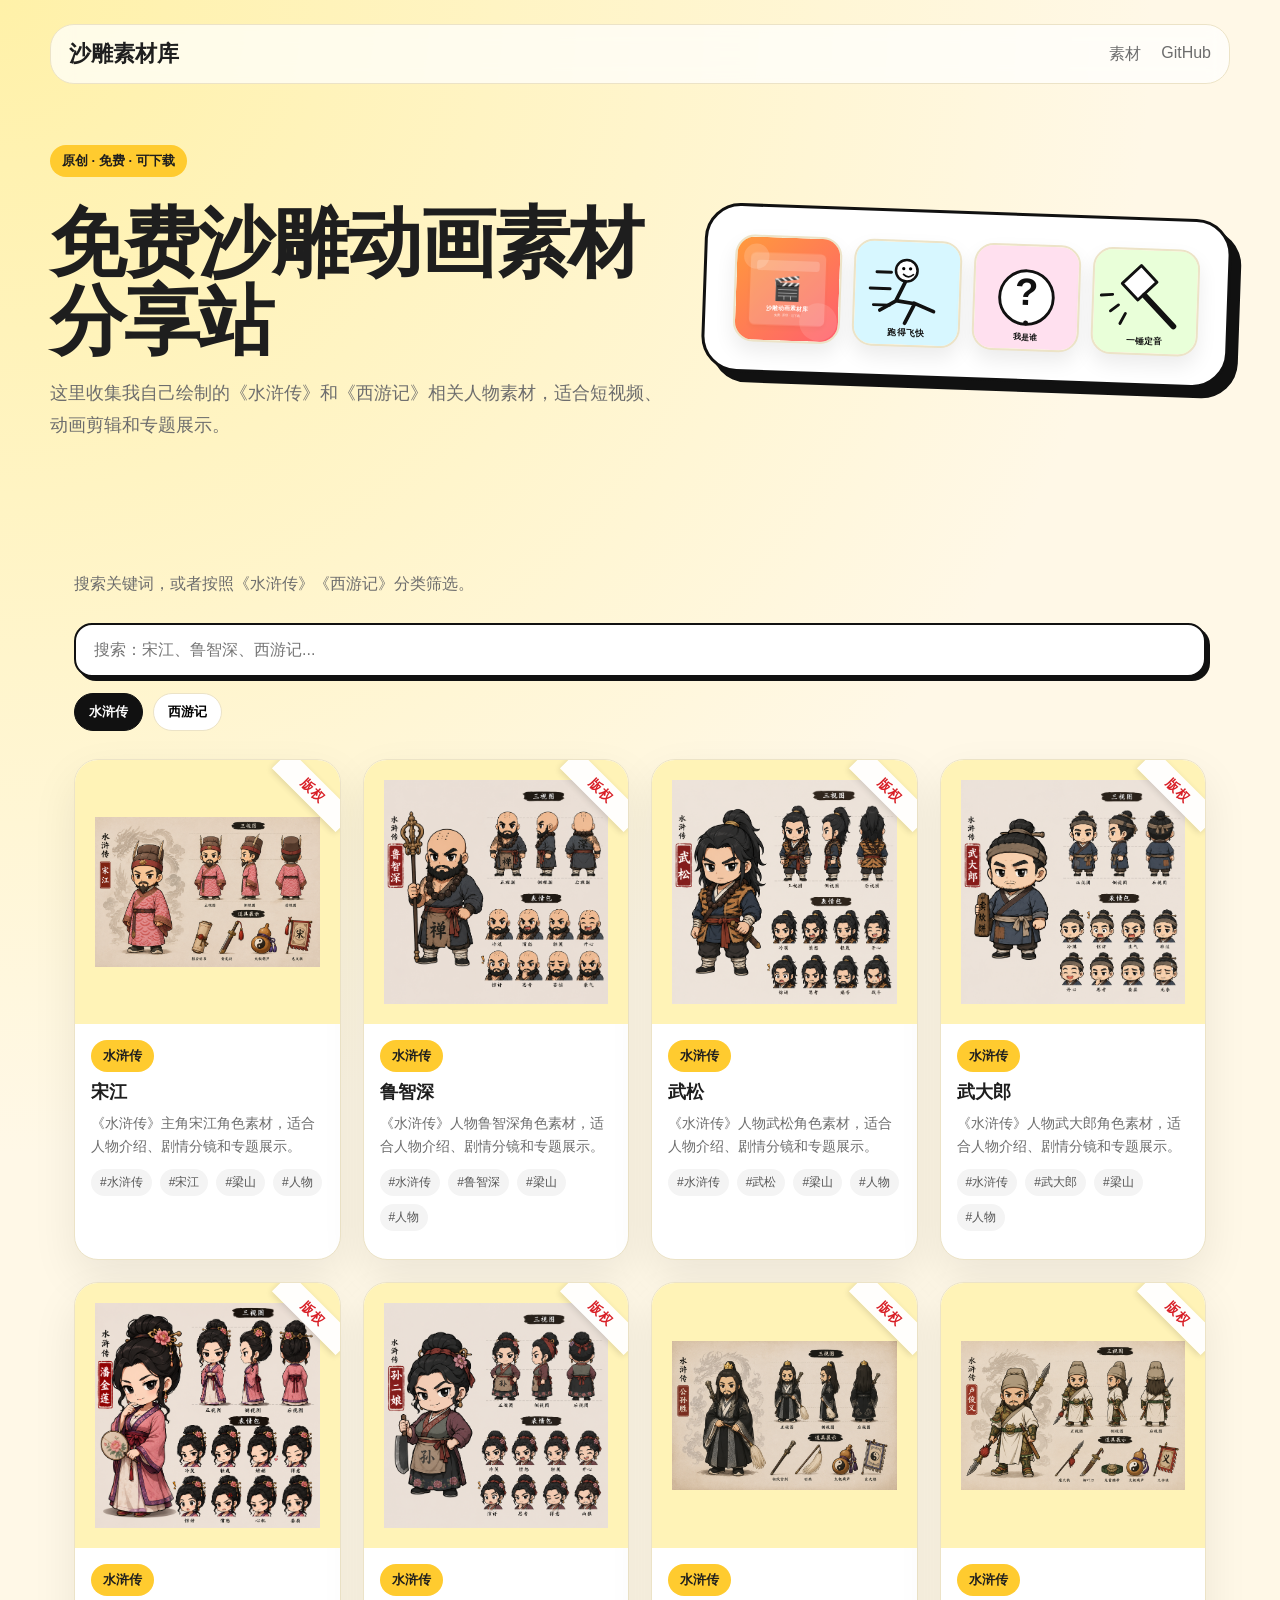
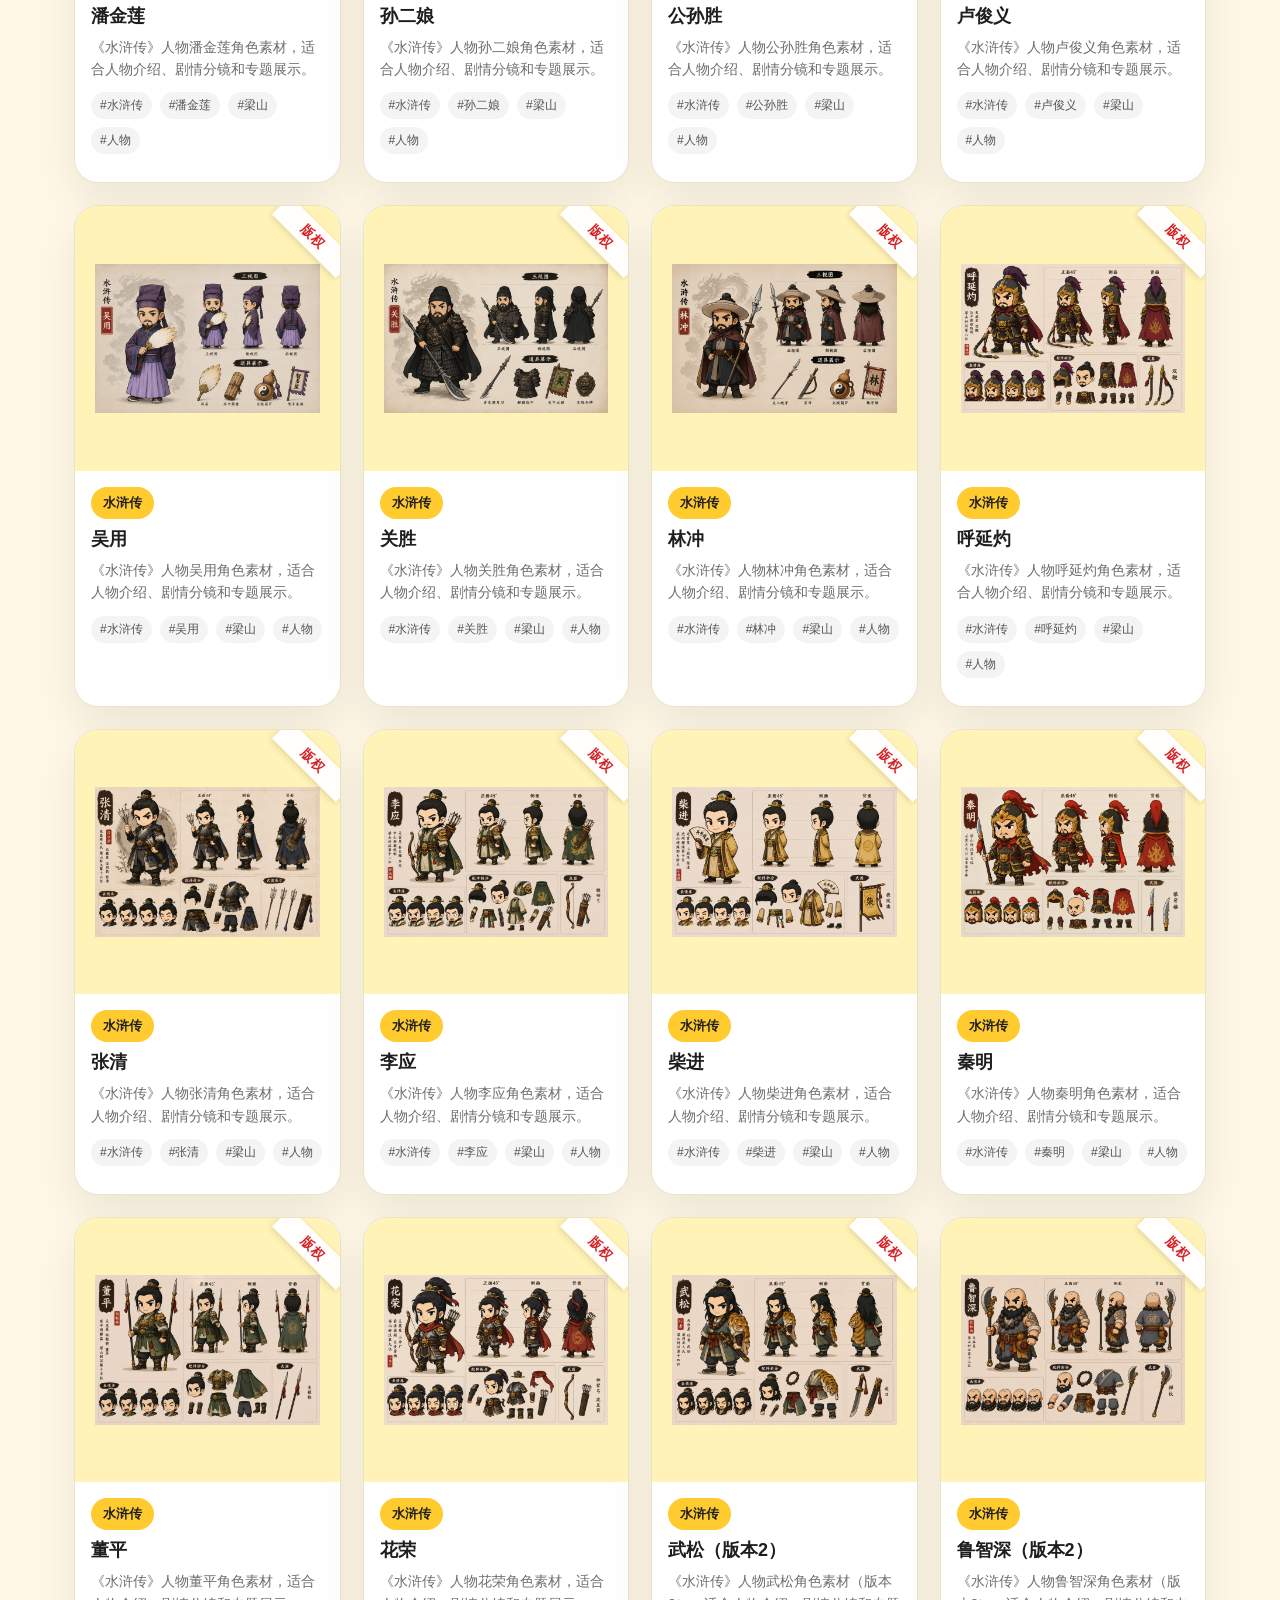
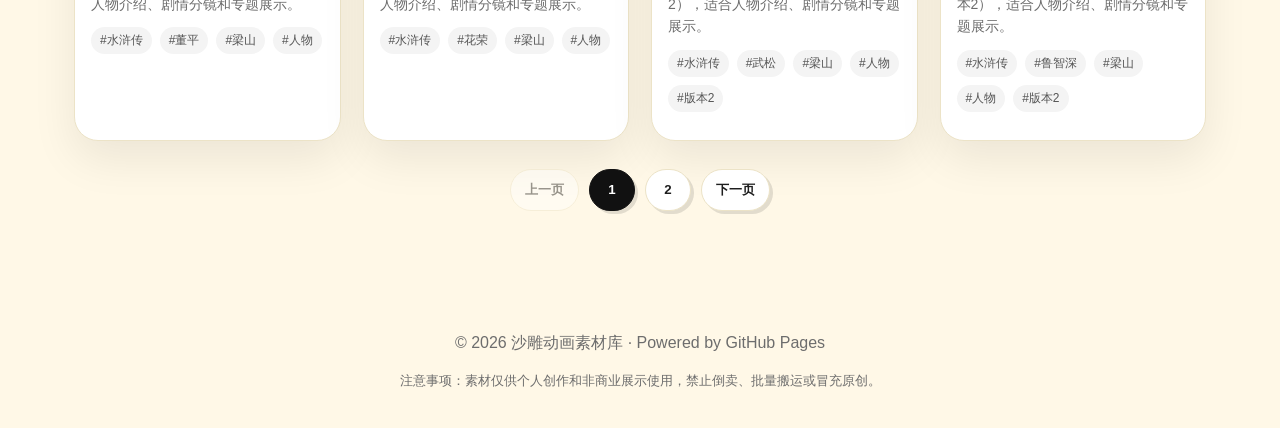
==== commit d994cb77: "1、新增gemini图片" ====
--- a/index.html
+++ b/index.html
@@ -22,9 +22,6 @@
         <p class="badge">原创 · 免费 · 可下载</p>
         <h1>免费沙雕动画素材分享站</h1>
         <p class="subtitle">这里收集我自己绘制的《水浒传》和《西游记》相关人物素材，适合短视频、动画剪辑和专题展示。</p>
-        <div class="hero-actions">
-          <a class="btn primary" href="#materials">浏览素材</a>
-        </div>
       </div>
       <div class="hero-card">
         <div class="preview-strip" aria-label="沙雕动画素材预览">
@@ -40,7 +37,6 @@
   <main>
     <section id="materials" class="materials-section">
       <div class="section-title">
-        <h2>素材列表</h2>
         <p>搜索关键词，或者按照《水浒传》《西游记》分类筛选。</p>
       </div>
 
--- a/css/style.css
+++ b/css/style.css
@@ -159,16 +159,26 @@
 .thumb img { position: relative; z-index: 1; }
 .thumb-watermark {
   position: absolute;
-  top: 12px;
-  right: 12px;
+  top: 18px;
+  right: -18px;
+  width: 90px;
+  text-align: center;
   z-index: 2;
-  padding: 5px 10px;
-  border-radius: 999px;
-  background: rgba(17, 17, 17, 0.82);
-  color: #fff;
-  font-size: 12px;
-  font-weight: 800;
-  letter-spacing: 0.08em;
+  padding: 4px 0;
+  display: block;
+  background: rgba(255, 255, 255, 0.96);
+  border-radius: 0;
+  border: 0;
+  box-shadow: 0 2px 6px rgba(0, 0, 0, 0.12);
+  color: #d81f26;
+  font-size: 13px;
+  font-weight: 900;
+  letter-spacing: 0.12em;
+  transform: rotate(45deg);
+  transform-origin: center;
+  pointer-events: none;
+  text-shadow: 0 1px 0 rgba(255, 255, 255, 0.8);
+  white-space: nowrap;
 }
 .card-body { padding: 16px; }
 .card h3 { margin: 8px 0 8px; font-size: 18px; }
